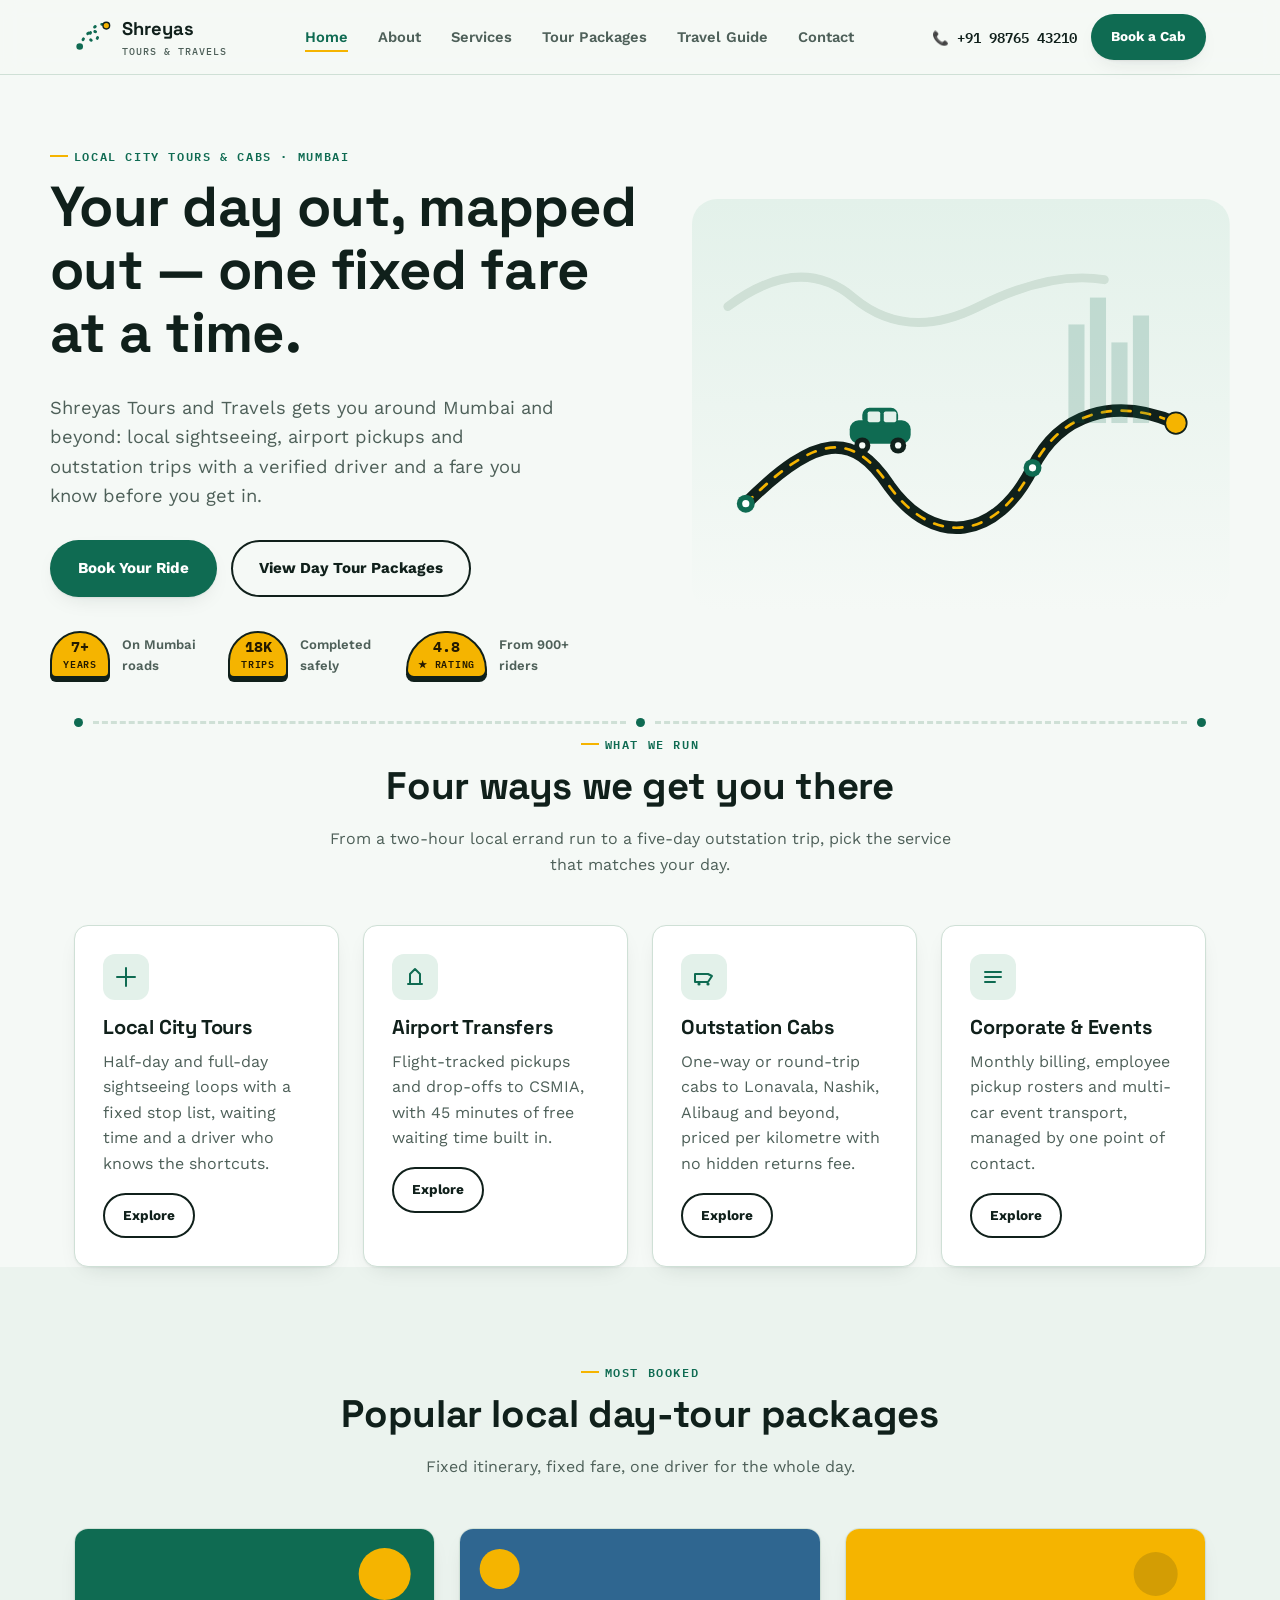
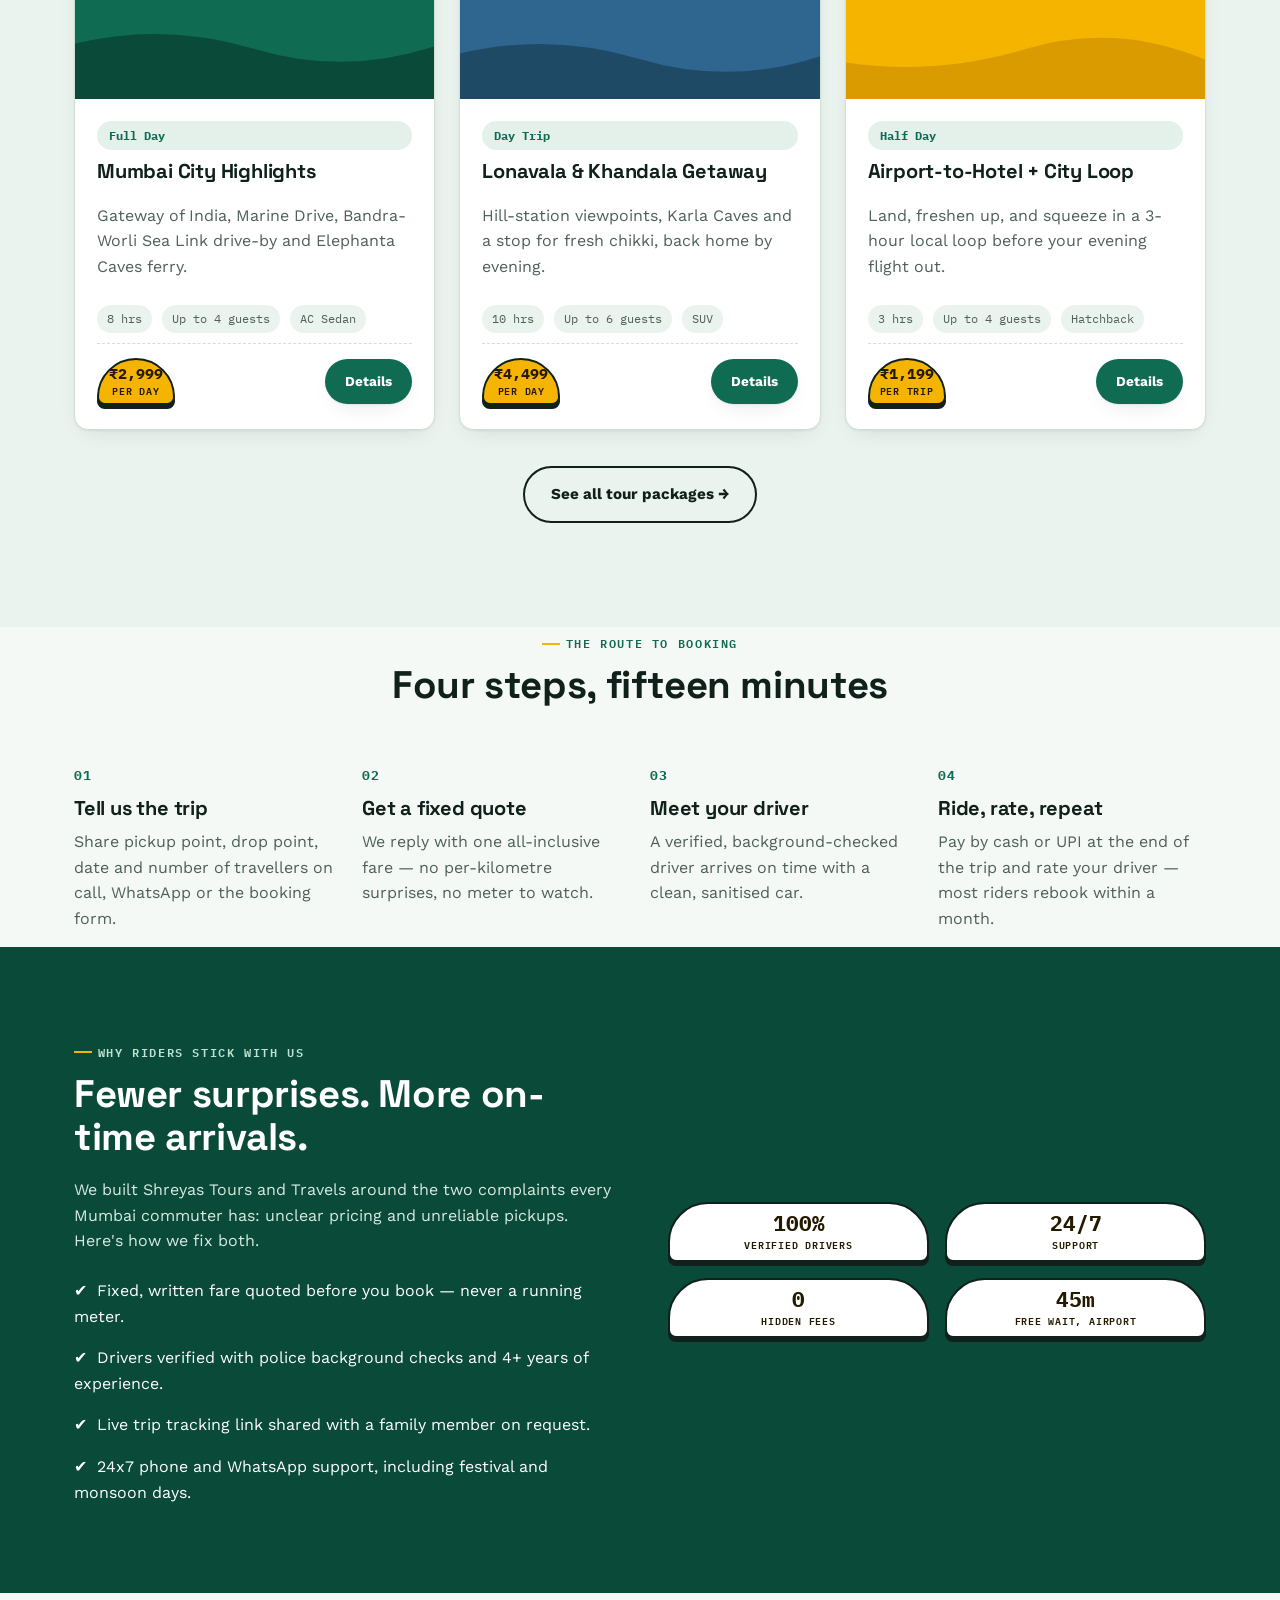
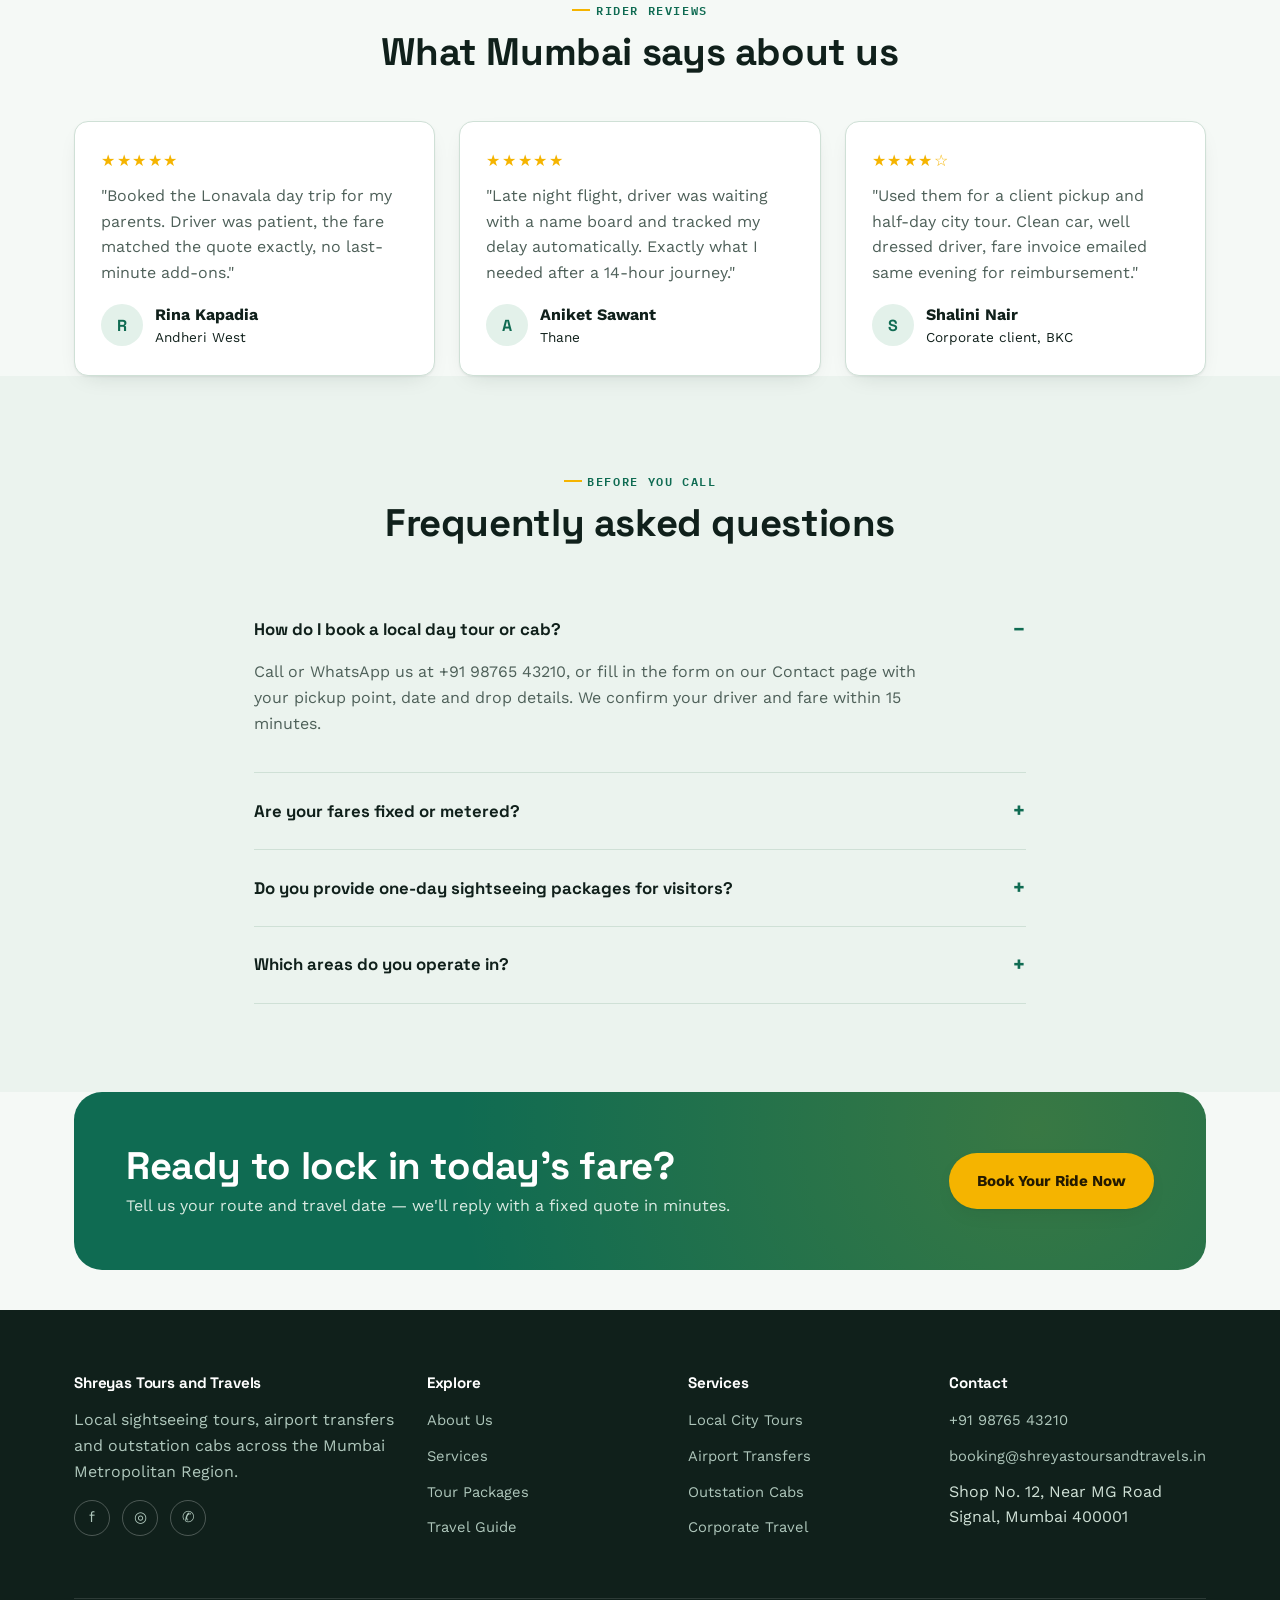
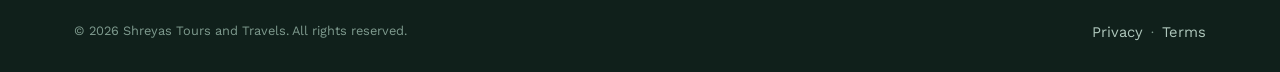
==== index.html @ e3c639b1 "Initial commit: add Shreyas Tours website" ====
<!doctype html>
<html lang="en">
<head>
<meta charset="UTF-8">
<meta name="viewport" content="width=device-width, initial-scale=1.0">
<title>Shreyas Tours &amp; Travels | Local City Day Tours &amp; Cab Booking in Mumbai</title>
<meta name="description" content="Book reliable local sightseeing tours, airport transfers and outstation cabs with Shreyas Tours & Travels, Mumbai. Verified drivers, fixed fares, 24x7 support. Reserve your ride in 2 minutes.">
<meta name="keywords" content="local tours Mumbai, city day tour package, cab booking Mumbai, airport taxi Mumbai, outstation cab service, sightseeing tour Mumbai, car rental with driver">
<link rel="canonical" href="https://www.shreyastoursandtravels.in/index.html">
<meta name="robots" content="index, follow">
<meta name="author" content="Shreyas Tours and Travels">
<meta name="theme-color" content="#0F6B52">

<!-- Open Graph -->
<meta property="og:type" content="website">
<meta property="og:site_name" content="Shreyas Tours and Travels">
<meta property="og:title" content="Shreyas Tours & Travels | Local City Day Tours & Cab Booking">
<meta property="og:description" content="Reliable local sightseeing tours, airport transfers & outstation cabs. Verified drivers, fixed fares, 24x7 support.">
<meta property="og:url" content="https://www.shreyastoursandtravels.in/">
<meta property="og:image" content="https://www.shreyastoursandtravels.in/images/og-cover.jpg">
<meta property="og:locale" content="en_IN">

<!-- Twitter -->
<meta name="twitter:card" content="summary_large_image">
<meta name="twitter:title" content="Shreyas Tours & Travels | Local City Day Tours & Cab Booking">
<meta name="twitter:description" content="Reliable local sightseeing tours, airport transfers & outstation cabs. Verified drivers, fixed fares, 24x7 support.">

<link rel="preconnect" href="https://fonts.googleapis.com">
<link rel="preconnect" href="https://fonts.gstatic.com" crossorigin>
<link href="https://fonts.googleapis.com/css2?family=Space+Grotesk:wght@500;700&family=Work+Sans:wght@400;500;600;700&family=IBM+Plex+Mono:wght@500;700&display=swap" rel="stylesheet">
<link rel="stylesheet" href="css/styles.css">

<!-- Structured data: LocalBusiness / TravelAgency -->
<script type="application/ld+json">
{
  "@context": "https://schema.org",
  "@type": "TravelAgency",
  "name": "Shreyas Tours and Travels",
  "image": "https://www.shreyastoursandtravels.in/images/og-cover.jpg",
  "url": "https://www.shreyastoursandtravels.in/",
  "telephone": "+91-98765-43210",
  "priceRange": "₹₹",
  "address": {
    "@type": "PostalAddress",
    "streetAddress": "Shop No. 12, Near MG Road Signal",
    "addressLocality": "Mumbai",
    "addressRegion": "Maharashtra",
    "postalCode": "400001",
    "addressCountry": "IN"
  },
  "areaServed": "Mumbai Metropolitan Region",
  "openingHoursSpecification": {
    "@type": "OpeningHoursSpecification",
    "dayOfWeek": ["Monday","Tuesday","Wednesday","Thursday","Friday","Saturday","Sunday"],
    "opens": "06:00",
    "closes": "23:00"
  },
  "sameAs": [
    "https://www.facebook.com/shreyastoursandtravels",
    "https://www.instagram.com/shreyastoursandtravels"
  ]
}
</script>
<script type="application/ld+json">
{
  "@context": "https://schema.org",
  "@type": "FAQPage",
  "mainEntity": [
    {
      "@type": "Question",
      "name": "How do I book a local day tour or cab with Shreyas Tours and Travels?",
      "acceptedAnswer": { "@type": "Answer", "text": "Call us, WhatsApp us, or fill the booking form on our Contact page with your pickup point, date and drop details. We confirm your driver and fare within 15 minutes." }
    },
    {
      "@type": "Question",
      "name": "Are your fares fixed or metered?",
      "acceptedAnswer": { "@type": "Answer", "text": "All local day tours and airport transfers are quoted as a fixed, all-inclusive fare before you book, so there is no meter surprise at the end of the trip." }
    },
    {
      "@type": "Question",
      "name": "Do you provide one-day sightseeing packages for visitors?",
      "acceptedAnswer": { "@type": "Answer", "text": "Yes, we run curated one-day and half-day city sightseeing packages with a fixed itinerary, waiting time and a verified local driver-guide." }
    }
  ]
}
</script>
</head>
<body>
<a class="skip-link" href="#main">Skip to content</a>

<header class="site-header">
  <nav class="nav" aria-label="Primary">
    <a href="index.html" class="brand">
      <svg class="brand-mark" viewBox="0 0 40 40" fill="none" xmlns="http://www.w3.org/2000/svg" aria-hidden="true">
        <path d="M6 30C6 30 12 14 20 14C28 14 26 24 20 24C14 24 16 12 24 8C30 5 34 8 34 8" stroke="#0F6B52" stroke-width="3" stroke-linecap="round" stroke-dasharray="1 7"/>
        <circle cx="6" cy="30" r="3.5" fill="#0F6B52"/>
        <circle cx="34" cy="8" r="3.5" fill="#F5B400" stroke="#10201B" stroke-width="1.5"/>
      </svg>
      <span>Shreyas<br><small>Tours &amp; Travels</small></span>
    </a>
    <button class="nav-toggle" aria-label="Toggle navigation menu" aria-expanded="false">
      <span></span>
    </button>
    <ul class="nav-links">
      <li><a href="index.html" aria-current="page">Home</a></li>
      <li><a href="about.html">About</a></li>
      <li><a href="services.html">Services</a></li>
      <li><a href="packages.html">Tour Packages</a></li>
      <li><a href="blog.html">Travel Guide</a></li>
      <li><a href="contact.html">Contact</a></li>
    </ul>
    <div class="nav-cta">
      <a class="nav-phone" href="tel:+919876543210">📞 +91 98765 43210</a>
      <a class="btn btn-primary btn-sm" href="contact.html">Book a Cab</a>
    </div>
  </nav>
</header>

<main id="main">

  <!-- HERO -->
  <section class="hero container">
    <div class="hero-copy">
      <span class="eyebrow">Local city tours &amp; cabs · Mumbai</span>
      <h1>Your day out, mapped out — one fixed fare at a time.</h1>
      <p class="lede">Shreyas Tours and Travels gets you around Mumbai and beyond: local sightseeing, airport pickups and outstation trips with a verified driver and a fare you know before you get in.</p>
      <div class="hero-actions">
        <a href="contact.html" class="btn btn-primary">Book Your Ride</a>
        <a href="packages.html" class="btn btn-ghost">View Day Tour Packages</a>
      </div>
      <div class="hero-stats">
        <div class="hero-stat">
          <div class="milestone milestone-sm"><span class="num">7+</span><span class="unit">Years</span></div>
          <span class="label">On Mumbai roads</span>
        </div>
        <div class="hero-stat">
          <div class="milestone milestone-sm"><span class="num">18K</span><span class="unit">Trips</span></div>
          <span class="label">Completed safely</span>
        </div>
        <div class="hero-stat">
          <div class="milestone milestone-sm"><span class="num">4.8</span><span class="unit">★ Rating</span></div>
          <span class="label">From 900+ riders</span>
        </div>
      </div>
    </div>
    <div class="hero-art" aria-hidden="true">
      <svg viewBox="0 0 600 460" xmlns="http://www.w3.org/2000/svg">
        <defs>
          <linearGradient id="skyFade" x1="0" y1="0" x2="0" y2="1">
            <stop offset="0" stop-color="#E3F1EA"/>
            <stop offset="1" stop-color="#F5F9F6"/>
          </linearGradient>
        </defs>
        <rect x="0" y="0" width="600" height="460" rx="28" fill="url(#skyFade)"/>
        <path d="M40 120 Q 120 60 180 110 T 320 120 T 460 90" stroke="#CFE0D6" stroke-width="10" fill="none" stroke-linecap="round"/>
        <path d="M60 340 C 140 260 180 260 220 320 C 270 390 340 380 380 300 C 410 240 470 220 540 250" stroke="#10201B" stroke-width="14" fill="none" stroke-linecap="round"/>
        <path d="M60 340 C 140 260 180 260 220 320 C 270 390 340 380 380 300 C 410 240 470 220 540 250" stroke="#F5B400" stroke-width="3" stroke-dasharray="10 12" fill="none" stroke-linecap="round"/>

        <!-- waypoint pins -->
        <g transform="translate(60,340)">
          <circle r="10" fill="#0F6B52"/>
          <circle r="4" fill="#fff"/>
        </g>
        <g transform="translate(380,300)">
          <circle r="10" fill="#0F6B52"/>
          <circle r="4" fill="#fff"/>
        </g>
        <g transform="translate(540,250)">
          <circle r="12" fill="#F5B400" stroke="#10201B" stroke-width="2"/>
        </g>

        <!-- simple car -->
        <g transform="translate(210,255)">
          <rect x="-34" y="-8" width="68" height="26" rx="10" fill="#0F6B52"/>
          <rect x="-20" y="-22" width="40" height="20" rx="8" fill="#0F6B52"/>
          <rect x="-14" y="-18" width="14" height="12" rx="2" fill="#E3F1EA"/>
          <rect x="4" y="-18" width="14" height="12" rx="2" fill="#E3F1EA"/>
          <circle cx="-20" cy="20" r="9" fill="#10201B"/>
          <circle cx="20" cy="20" r="9" fill="#10201B"/>
          <circle cx="-20" cy="20" r="3.5" fill="#F5F9F6"/>
          <circle cx="20" cy="20" r="3.5" fill="#F5F9F6"/>
        </g>

        <!-- distant skyline -->
        <g fill="#0F6B52" opacity="0.18">
          <rect x="420" y="140" width="18" height="110"/>
          <rect x="444" y="110" width="18" height="140"/>
          <rect x="468" y="160" width="18" height="90"/>
          <rect x="492" y="130" width="18" height="120"/>
        </g>
      </svg>
    </div>
  </section>

  <div class="container"><div class="route-divider"><span class="dot"></span><span class="dash"></span><span class="dot"></span><span class="dash"></span><span class="dot"></span></div></div>

  <!-- SERVICES -->
  <section class="container" aria-labelledby="services-heading">
    <div class="section-head">
      <span class="eyebrow">What we run</span>
      <h2 id="services-heading">Four ways we get you there</h2>
      <p>From a two-hour local errand run to a five-day outstation trip, pick the service that matches your day.</p>
    </div>
    <div class="grid grid-4">
      <article class="card service-card">
        <div class="icon" aria-hidden="true">
          <svg width="24" height="24" viewBox="0 0 24 24" fill="none"><path d="M3 12h18M12 3v18" stroke="currentColor" stroke-width="2" stroke-linecap="round"/></svg>
        </div>
        <h3>Local City Tours</h3>
        <p>Half-day and full-day sightseeing loops with a fixed stop list, waiting time and a driver who knows the shortcuts.</p>
        <a href="services.html#local-tours" class="btn-sm btn-ghost btn">Explore</a>
      </article>
      <article class="card service-card">
        <div class="icon" aria-hidden="true">
          <svg width="24" height="24" viewBox="0 0 24 24" fill="none"><path d="M5 19h14M7 19V9l5-5 5 5v10" stroke="currentColor" stroke-width="2" stroke-linecap="round" stroke-linejoin="round"/></svg>
        </div>
        <h3>Airport Transfers</h3>
        <p>Flight-tracked pickups and drop-offs to CSMIA, with 45 minutes of free waiting time built in.</p>
        <a href="services.html#airport-transfers" class="btn-sm btn-ghost btn">Explore</a>
      </article>
      <article class="card service-card">
        <div class="icon" aria-hidden="true">
          <svg width="24" height="24" viewBox="0 0 24 24" fill="none"><path d="M3 17h13l4-6-4-2H3v8Z" stroke="currentColor" stroke-width="2" stroke-linejoin="round"/><circle cx="7" cy="19" r="1.6" fill="currentColor"/><circle cx="16" cy="19" r="1.6" fill="currentColor"/></svg>
        </div>
        <h3>Outstation Cabs</h3>
        <p>One-way or round-trip cabs to Lonavala, Nashik, Alibaug and beyond, priced per kilometre with no hidden returns fee.</p>
        <a href="services.html#outstation-cabs" class="btn-sm btn-ghost btn">Explore</a>
      </article>
      <article class="card service-card">
        <div class="icon" aria-hidden="true">
          <svg width="24" height="24" viewBox="0 0 24 24" fill="none"><path d="M4 7h16M4 12h16M4 17h10" stroke="currentColor" stroke-width="2" stroke-linecap="round"/></svg>
        </div>
        <h3>Corporate &amp; Events</h3>
        <p>Monthly billing, employee pickup rosters and multi-car event transport, managed by one point of contact.</p>
        <a href="services.html#corporate" class="btn-sm btn-ghost btn">Explore</a>
      </article>
    </div>
  </section>

  <!-- POPULAR PACKAGES -->
  <section class="panel">
    <div class="container">
      <div class="section-head">
        <span class="eyebrow">Most booked</span>
        <h2>Popular local day-tour packages</h2>
        <p>Fixed itinerary, fixed fare, one driver for the whole day.</p>
      </div>
      <div class="grid grid-3">
        <article class="card package-card">
          <div class="thumb" aria-hidden="true">
            <svg viewBox="0 0 400 170" width="100%" height="170" preserveAspectRatio="xMidYMid slice">
              <rect width="400" height="170" fill="#0F6B52"/>
              <path d="M0 120 Q100 90 200 120 T400 110 V170 H0Z" fill="#0A4A38"/>
              <circle cx="330" cy="45" r="26" fill="#F5B400"/>
            </svg>
          </div>
          <div class="body">
            <span class="tag-pill">Full Day</span>
            <h3>Mumbai City Highlights</h3>
            <p>Gateway of India, Marine Drive, Bandra-Worli Sea Link drive-by and Elephanta Caves ferry.</p>
            <div class="meta"><span>8 hrs</span><span>Up to 4 guests</span><span>AC Sedan</span></div>
            <div class="price-row">
              <div class="milestone milestone-sm"><span class="num">₹2,999</span><span class="unit">per day</span></div>
              <a href="packages.html#city-highlights" class="btn btn-sm btn-primary">Details</a>
            </div>
          </div>
        </article>
        <article class="card package-card">
          <div class="thumb" aria-hidden="true">
            <svg viewBox="0 0 400 170" width="100%" height="170" preserveAspectRatio="xMidYMid slice">
              <rect width="400" height="170" fill="#2F6690"/>
              <path d="M0 130 Q100 100 200 130 T400 120 V170 H0Z" fill="#1F4A66"/>
              <circle cx="60" cy="40" r="20" fill="#F5B400"/>
            </svg>
          </div>
          <div class="body">
            <span class="tag-pill">Day Trip</span>
            <h3>Lonavala &amp; Khandala Getaway</h3>
            <p>Hill-station viewpoints, Karla Caves and a stop for fresh chikki, back home by evening.</p>
            <div class="meta"><span>10 hrs</span><span>Up to 6 guests</span><span>SUV</span></div>
            <div class="price-row">
              <div class="milestone milestone-sm"><span class="num">₹4,499</span><span class="unit">per day</span></div>
              <a href="packages.html#lonavala" class="btn btn-sm btn-primary">Details</a>
            </div>
          </div>
        </article>
        <article class="card package-card">
          <div class="thumb" aria-hidden="true">
            <svg viewBox="0 0 400 170" width="100%" height="170" preserveAspectRatio="xMidYMid slice">
              <rect width="400" height="170" fill="#F5B400"/>
              <path d="M0 130 Q100 150 200 120 T400 140 V170 H0Z" fill="#D99B00"/>
              <circle cx="330" cy="45" r="22" fill="#10201B" opacity="0.15"/>
            </svg>
          </div>
          <div class="body">
            <span class="tag-pill">Half Day</span>
            <h3>Airport-to-Hotel + City Loop</h3>
            <p>Land, freshen up, and squeeze in a 3-hour local loop before your evening flight out.</p>
            <div class="meta"><span>3 hrs</span><span>Up to 4 guests</span><span>Hatchback</span></div>
            <div class="price-row">
              <div class="milestone milestone-sm"><span class="num">₹1,199</span><span class="unit">per trip</span></div>
              <a href="packages.html#airport-loop" class="btn btn-sm btn-primary">Details</a>
            </div>
          </div>
        </article>
      </div>
      <p class="text-center" style="margin-top:36px;"><a href="packages.html" class="btn btn-ghost">See all tour packages →</a></p>
    </div>
  </section>

  <!-- HOW IT WORKS -->
  <section class="container" aria-labelledby="how-heading">
    <div class="section-head">
      <span class="eyebrow">The route to booking</span>
      <h2 id="how-heading">Four steps, fifteen minutes</h2>
    </div>
    <div class="steps">
      <div class="step">
        <h3>Tell us the trip</h3>
        <p>Share pickup point, drop point, date and number of travellers on call, WhatsApp or the booking form.</p>
      </div>
      <div class="step">
        <h3>Get a fixed quote</h3>
        <p>We reply with one all-inclusive fare — no per-kilometre surprises, no meter to watch.</p>
      </div>
      <div class="step">
        <h3>Meet your driver</h3>
        <p>A verified, background-checked driver arrives on time with a clean, sanitised car.</p>
      </div>
      <div class="step">
        <h3>Ride, rate, repeat</h3>
        <p>Pay by cash or UPI at the end of the trip and rate your driver — most riders rebook within a month.</p>
      </div>
    </div>
  </section>

  <!-- WHY CHOOSE US -->
  <section class="panel-dark">
    <div class="container two-col">
      <div>
        <span class="eyebrow" style="color:#BFE3D2;">Why riders stick with us</span>
        <h2>Fewer surprises. More on-time arrivals.</h2>
        <p>We built Shreyas Tours and Travels around the two complaints every Mumbai commuter has: unclear pricing and unreliable pickups. Here's how we fix both.</p>
        <ul style="display:grid;gap:16px;margin-top:24px;">
          <li>✔ &nbsp;Fixed, written fare quoted before you book — never a running meter.</li>
          <li>✔ &nbsp;Drivers verified with police background checks and 4+ years of experience.</li>
          <li>✔ &nbsp;Live trip tracking link shared with a family member on request.</li>
          <li>✔ &nbsp;24x7 phone and WhatsApp support, including festival and monsoon days.</li>
        </ul>
      </div>
      <div class="grid grid-2" style="gap:16px;">
        <div class="milestone" style="background:#fff;"><span class="num">100%</span><span class="unit">Verified Drivers</span></div>
        <div class="milestone" style="background:#fff;"><span class="num">24/7</span><span class="unit">Support</span></div>
        <div class="milestone" style="background:#fff;"><span class="num">0</span><span class="unit">Hidden Fees</span></div>
        <div class="milestone" style="background:#fff;"><span class="num">45m</span><span class="unit">Free Wait, Airport</span></div>
      </div>
    </div>
  </section>

  <!-- TESTIMONIALS -->
  <section class="container" aria-labelledby="reviews-heading">
    <div class="section-head">
      <span class="eyebrow">Rider reviews</span>
      <h2 id="reviews-heading">What Mumbai says about us</h2>
    </div>
    <div class="grid grid-3">
      <div class="testimonial">
        <div class="stars">★★★★★</div>
        <p>"Booked the Lonavala day trip for my parents. Driver was patient, the fare matched the quote exactly, no last-minute add-ons."</p>
        <div class="who"><div class="avatar">R</div><div><strong>Rina Kapadia</strong><div class="small">Andheri West</div></div></div>
      </div>
      <div class="testimonial">
        <div class="stars">★★★★★</div>
        <p>"Late night flight, driver was waiting with a name board and tracked my delay automatically. Exactly what I needed after a 14-hour journey."</p>
        <div class="who"><div class="avatar">A</div><div><strong>Aniket Sawant</strong><div class="small">Thane</div></div></div>
      </div>
      <div class="testimonial">
        <div class="stars">★★★★☆</div>
        <p>"Used them for a client pickup and half-day city tour. Clean car, well dressed driver, fare invoice emailed same evening for reimbursement."</p>
        <div class="who"><div class="avatar">S</div><div><strong>Shalini Nair</strong><div class="small">Corporate client, BKC</div></div></div>
      </div>
    </div>
  </section>

  <!-- FAQ -->
  <section class="panel">
    <div class="container" style="max-width:820px;">
      <div class="section-head">
        <span class="eyebrow">Before you call</span>
        <h2>Frequently asked questions</h2>
      </div>
      <details class="faq-item" open>
        <summary>How do I book a local day tour or cab?</summary>
        <p>Call or WhatsApp us at +91 98765 43210, or fill in the form on our <a href="contact.html">Contact page</a> with your pickup point, date and drop details. We confirm your driver and fare within 15 minutes.</p>
      </details>
      <details class="faq-item">
        <summary>Are your fares fixed or metered?</summary>
        <p>Every local day tour, airport transfer and outstation trip is quoted as one fixed, all-inclusive fare before you confirm — so there's no meter running and no end-of-trip surprise.</p>
      </details>
      <details class="faq-item">
        <summary>Do you provide one-day sightseeing packages for visitors?</summary>
        <p>Yes. Our <a href="packages.html">tour packages</a> page lists curated half-day and full-day itineraries, each with a fixed stop list, waiting time and a driver familiar with the route.</p>
      </details>
      <details class="faq-item">
        <summary>Which areas do you operate in?</summary>
        <p>We're based in Mumbai and cover the full Mumbai Metropolitan Region, plus outstation routes to Lonavala, Nashik, Alibaug, Mahabaleshwar and Goa.</p>
      </details>
    </div>
  </section>

  <!-- CTA -->
  <section class="container">
    <div class="cta-banner">
      <div>
        <h2>Ready to lock in today's fare?</h2>
        <p>Tell us your route and travel date — we'll reply with a fixed quote in minutes.</p>
      </div>
      <a href="contact.html" class="btn btn-accent">Book Your Ride Now</a>
    </div>
  </section>

</main>

<footer class="site-footer">
  <div class="container">
    <div class="footer-grid">
      <div>
        <h4>Shreyas Tours and Travels</h4>
        <p style="color:#AFC7BC;max-width:32ch;">Local sightseeing tours, airport transfers and outstation cabs across the Mumbai Metropolitan Region.</p>
        <div class="social-row" aria-label="Social media links">
          <a href="https://www.facebook.com/shreyastoursandtravels" aria-label="Facebook">f</a>
          <a href="https://www.instagram.com/shreyastoursandtravels" aria-label="Instagram">◎</a>
          <a href="https://wa.me/919876543210" aria-label="WhatsApp">✆</a>
        </div>
      </div>
      <div>
        <h4>Explore</h4>
        <ul>
          <li><a href="about.html">About Us</a></li>
          <li><a href="services.html">Services</a></li>
          <li><a href="packages.html">Tour Packages</a></li>
          <li><a href="blog.html">Travel Guide</a></li>
        </ul>
      </div>
      <div>
        <h4>Services</h4>
        <ul>
          <li><a href="services.html#local-tours">Local City Tours</a></li>
          <li><a href="services.html#airport-transfers">Airport Transfers</a></li>
          <li><a href="services.html#outstation-cabs">Outstation Cabs</a></li>
          <li><a href="services.html#corporate">Corporate Travel</a></li>
        </ul>
      </div>
      <div>
        <h4>Contact</h4>
        <ul>
          <li><a href="tel:+919876543210">+91 98765 43210</a></li>
          <li><a href="mailto:booking@shreyastoursandtravels.in">booking@shreyastoursandtravels.in</a></li>
          <li>Shop No. 12, Near MG Road Signal, Mumbai 400001</li>
        </ul>
      </div>
    </div>
    <div class="footer-bottom">
      <span>© <span class="js-year"></span> Shreyas Tours and Travels. All rights reserved.</span>
      <span><a href="contact.html">Privacy</a> &nbsp;·&nbsp; <a href="contact.html">Terms</a></span>
    </div>
  </div>
</footer>

<script src="js/main.js"></script>
</body>
</html>
---- css/styles.css ----
/* =========================================================
   SHREYAS TOURS & TRAVELS — Design System
   Concept: "The Route" — local city day-tours & cab travel.
   Signature motif: the Indian highway kilometre-stone (milestone)
   reimagined as a UI badge for prices, ratings & stats, plus a
   hand-drawn dashed "route line" used as a structural divider —
   because a route (waypoint 1 -> 2 -> 3) is a real sequence,
   unlike arbitrary numbered markers.
   ========================================================= */

:root{
  /* ---- Color tokens ---- */
  --bg:            #F5F9F6;   /* cool paper, not cream */
  --bg-alt:        #EBF3EE;   /* soft mint panel */
  --surface:       #FFFFFF;
  --ink:           #10201B;   /* near-black, green-cast */
  --ink-soft:      #4E6059;
  --ink-faint:     #8497905c;
  --line:          #CFE0D6;
  --primary:       #0F6B52;   /* deep signal-green */
  --primary-dark:  #0A4A38;
  --primary-tint:  #E3F1EA;
  --accent:        #F5B400;   /* milestone yellow */
  --accent-ink:    #241A00;
  --sky:           #2F6690;   /* route-line blue, used sparingly */
  --danger:        #B3411F;

  /* ---- Type ---- */
  --font-display: "Space Grotesk", "Arial Narrow", sans-serif;
  --font-body:    "Work Sans", "Segoe UI", sans-serif;
  --font-mono:    "IBM Plex Mono", "Courier New", monospace;

  /* ---- Scale ---- */
  --radius-s: 6px;
  --radius-m: 14px;
  --radius-l: 28px;
  --shadow-card: 0 1px 2px rgba(16,32,27,.06), 0 8px 24px -12px rgba(16,32,27,.18);
  --shadow-pop:  0 2px 4px rgba(16,32,27,.10), 0 16px 32px -16px rgba(16,32,27,.28);
  --maxw: 1180px;
}

*,*::before,*::after{ box-sizing:border-box; }
html{ scroll-behavior:smooth; }
body{
  margin:0;
  background:var(--bg);
  color:var(--ink);
  font-family:var(--font-body);
  font-size:16px;
  line-height:1.6;
  -webkit-font-smoothing:antialiased;
}
img{ max-width:100%; display:block; }
a{ color:inherit; text-decoration:none; }
ul{ margin:0; padding:0; list-style:none; }
h1,h2,h3,h4{
  font-family:var(--font-display);
  line-height:1.12;
  letter-spacing:-0.01em;
  margin:0 0 .5em;
  color:var(--ink);
}
h1{ font-size:clamp(2.2rem,4.4vw,3.6rem); font-weight:700; }
h2{ font-size:clamp(1.6rem,3vw,2.4rem); font-weight:700; }
h3{ font-size:1.25rem; font-weight:700; }
p{ margin:0 0 1em; color:var(--ink-soft); }
.eyebrow{
  display:inline-flex; align-items:center; gap:.5em;
  font-family:var(--font-mono); font-size:.72rem; letter-spacing:.14em;
  text-transform:uppercase; color:var(--primary); font-weight:600;
  margin-bottom:.9em;
}
.eyebrow::before{
  content:""; width:18px; height:2px; background:var(--accent); display:inline-block;
}

:focus-visible{ outline:3px solid var(--sky); outline-offset:2px; }

.container{ max-width:var(--maxw); margin:0 auto; padding:0 24px; }
section{ padding:88px 0; }
@media (max-width:720px){ section{ padding:56px 0; } }

/* =========================================================
   HEADER / NAV
   ========================================================= */
.site-header{
  position:sticky; top:0; z-index:50;
  background:rgba(245,249,246,.9);
  backdrop-filter:blur(10px);
  border-bottom:1px solid var(--line);
}
.nav{
  max-width:var(--maxw); margin:0 auto; padding:14px 24px;
  display:flex; align-items:center; justify-content:space-between; gap:24px;
}
.brand{ display:flex; align-items:center; gap:10px; font-family:var(--font-display); font-weight:700; font-size:1.15rem; }
.brand-mark{ width:38px; height:38px; flex-shrink:0; }
.brand small{ display:block; font-family:var(--font-mono); font-size:.62rem; letter-spacing:.1em; color:var(--ink-soft); font-weight:500; text-transform:uppercase; }

.nav-links{ display:flex; align-items:center; gap:30px; }
.nav-links a{
  font-size:.92rem; font-weight:600; color:var(--ink-soft); position:relative; padding:6px 0;
}
.nav-links a:hover, .nav-links a[aria-current="page"]{ color:var(--primary); }
.nav-links a[aria-current="page"]::after{
  content:""; position:absolute; left:0; right:0; bottom:0; height:2px; background:var(--accent);
}
.nav-cta{ display:flex; align-items:center; gap:14px; }
.nav-phone{ display:flex; align-items:center; gap:6px; font-family:var(--font-mono); font-size:.85rem; font-weight:600; color:var(--ink); white-space:nowrap; }

.nav-toggle{
  display:none; background:none; border:2px solid var(--ink); border-radius:8px; width:42px; height:38px;
  cursor:pointer; align-items:center; justify-content:center;
}
.nav-toggle span, .nav-toggle span::before, .nav-toggle span::after{
  content:""; display:block; width:18px; height:2px; background:var(--ink); position:relative;
}
.nav-toggle span::before{ position:absolute; top:-6px; }
.nav-toggle span::after{ position:absolute; top:6px; }

@media (max-width:900px){
  .nav-links{
    position:absolute; top:100%; left:0; right:0; background:var(--surface);
    flex-direction:column; align-items:stretch; padding:10px 24px 20px; gap:4px;
    border-bottom:1px solid var(--line); box-shadow:var(--shadow-card);
    display:none;
  }
  .nav-links.open{ display:flex; }
  .nav-links a{ padding:12px 4px; border-bottom:1px solid var(--bg-alt); }
  .nav-phone{ display:none; }
  .nav-toggle{ display:flex; }
}

/* =========================================================
   BUTTONS
   ========================================================= */
.btn{
  display:inline-flex; align-items:center; justify-content:center; gap:8px;
  font-family:var(--font-body); font-weight:700; font-size:.95rem;
  padding:14px 26px; border-radius:100px; border:2px solid transparent;
  cursor:pointer; transition:transform .15s ease, box-shadow .15s ease, background .15s ease;
  white-space:nowrap;
}
.btn:hover{ transform:translateY(-2px); }
.btn-primary{ background:var(--primary); color:#fff; box-shadow:var(--shadow-card); }
.btn-primary:hover{ background:var(--primary-dark); }
.btn-accent{ background:var(--accent); color:var(--accent-ink); box-shadow:var(--shadow-card); }
.btn-ghost{ background:transparent; border-color:var(--ink); color:var(--ink); }
.btn-ghost:hover{ background:var(--ink); color:#fff; }
.btn-block{ width:100%; }
.btn-sm{ padding:10px 18px; font-size:.85rem; }

/* =========================================================
   MILESTONE BADGE — signature component
   Shaped like an Indian highway km-stone: arched top, flat base,
   yellow face, thick dark rule, monospace numerals.
   ========================================================= */
.milestone{
  display:inline-flex; flex-direction:column; align-items:center; justify-content:center;
  min-width:84px; padding:10px 14px 8px;
  background:var(--accent); color:var(--accent-ink);
  border:2px solid var(--ink);
  border-radius:40px 40px 8px 8px;
  box-shadow:0 4px 0 var(--ink);
  font-family:var(--font-mono);
  text-align:center;
}
.milestone .num{ font-size:1.3rem; font-weight:700; line-height:1; }
.milestone .unit{ font-size:.6rem; letter-spacing:.08em; text-transform:uppercase; margin-top:2px; font-weight:600; }
.milestone.milestone-sm{ min-width:60px; padding:6px 10px 5px; }
.milestone.milestone-sm .num{ font-size:.95rem; }

/* =========================================================
   ROUTE DIVIDER — dashed road line with waypoint dots
   ========================================================= */
.route-divider{
  display:flex; align-items:center; gap:10px; margin:0 auto; padding:0;
  width:100%;
}
.route-divider .dot{ width:9px; height:9px; border-radius:50%; background:var(--primary); flex:none; }
.route-divider .dash{
  flex:1; height:0; border-top:3px dashed var(--line);
}
.route-divider.on-dark .dash{ border-top-color:rgba(255,255,255,.25); }
.route-divider.on-dark .dot{ background:var(--accent); }

/* =========================================================
   HERO
   ========================================================= */
.hero{
  padding:64px 0 40px;
  display:grid; grid-template-columns:1.05fr .95fr; gap:48px; align-items:center;
}
@media (max-width:960px){ .hero{ grid-template-columns:1fr; padding:36px 0 16px; } }
.hero-copy p.lede{ font-size:1.15rem; max-width:46ch; }
.hero-stats{ display:flex; gap:18px; margin-top:34px; flex-wrap:wrap; }
.hero-stat{ display:flex; align-items:center; gap:12px; }
.hero-stat .label{ font-size:.82rem; color:var(--ink-soft); max-width:11ch; font-weight:600; }
.hero-actions{ display:flex; gap:14px; flex-wrap:wrap; margin-top:30px; }
.hero-art{ position:relative; }
.hero-art svg{ width:100%; height:auto; }

/* =========================================================
   CARDS
   ========================================================= */
.grid{ display:grid; gap:24px; }
.grid-2{ grid-template-columns:repeat(2,1fr); }
.grid-3{ grid-template-columns:repeat(3,1fr); }
.grid-4{ grid-template-columns:repeat(4,1fr); }
@media (max-width:960px){ .grid-3, .grid-4{ grid-template-columns:repeat(2,1fr); } }
@media (max-width:640px){ .grid-2, .grid-3, .grid-4{ grid-template-columns:1fr; } }

.card{
  background:var(--surface); border:1px solid var(--line); border-radius:var(--radius-m);
  padding:28px; box-shadow:var(--shadow-card); transition:transform .18s ease, box-shadow .18s ease;
}
.card:hover{ transform:translateY(-4px); box-shadow:var(--shadow-pop); }
.card .icon{ width:46px; height:46px; margin-bottom:16px; }

.service-card .icon{
  display:flex; align-items:center; justify-content:center;
  background:var(--primary-tint); border-radius:12px; color:var(--primary);
}

/* Package / tour card */
.package-card{ display:flex; flex-direction:column; overflow:hidden; padding:0; }
.package-card .thumb{ height:170px; width:100%; }
.package-card .body{ padding:22px 22px 24px; display:flex; flex-direction:column; gap:10px; flex:1; }
.package-card .meta{ display:flex; gap:10px; flex-wrap:wrap; font-family:var(--font-mono); font-size:.76rem; color:var(--ink-soft); }
.package-card .meta span{ background:var(--bg-alt); padding:4px 10px; border-radius:100px; }
.package-card .price-row{ display:flex; align-items:center; justify-content:space-between; margin-top:auto; padding-top:14px; border-top:1px dashed var(--line); }

/* Testimonial */
.testimonial{ background:var(--surface); border:1px solid var(--line); border-radius:var(--radius-m); padding:26px; box-shadow:var(--shadow-card); }
.testimonial .stars{ color:var(--accent); font-family:var(--font-mono); letter-spacing:.1em; margin-bottom:10px; }
.testimonial .who{ display:flex; align-items:center; gap:12px; margin-top:16px; }
.avatar{ width:42px; height:42px; border-radius:50%; background:var(--primary-tint); display:flex; align-items:center; justify-content:center; color:var(--primary); font-family:var(--font-display); font-weight:700; }

/* Steps / process (real sequence -> numbering is justified) */
.steps{ counter-reset:step; display:grid; grid-template-columns:repeat(4,1fr); gap:20px; }
@media (max-width:900px){ .steps{ grid-template-columns:repeat(2,1fr); } }
@media (max-width:520px){ .steps{ grid-template-columns:1fr; } }
.step{ position:relative; padding-top:8px; }
.step::before{
  counter-increment:step; content:counter(step,decimal-leading-zero);
  font-family:var(--font-mono); font-weight:700; font-size:.8rem; color:var(--primary);
  display:inline-block; margin-bottom:10px; letter-spacing:.05em;
}

/* Panels / alt background sections */
.panel{ background:var(--bg-alt); }
.panel-dark{ background:var(--primary-dark); color:#fff; }
.panel-dark h2, .panel-dark h3{ color:#fff; }
.panel-dark p{ color:#D9EAE1; }

/* FAQ */
.faq-item{ border-bottom:1px solid var(--line); padding:20px 0; }
.faq-item summary{ cursor:pointer; font-weight:700; font-family:var(--font-display); font-size:1.05rem; list-style:none; display:flex; justify-content:space-between; align-items:center; gap:16px; }
.faq-item summary::-webkit-details-marker{ display:none; }
.faq-item summary::after{ content:"+"; font-size:1.4rem; color:var(--primary); flex:none; transition:transform .2s ease; }
.faq-item[open] summary::after{ content:"\2212"; }
.faq-item p{ margin-top:12px; max-width:70ch; }

/* Forms */
.form-grid{ display:grid; grid-template-columns:1fr 1fr; gap:18px; }
@media (max-width:640px){ .form-grid{ grid-template-columns:1fr; } }
.field{ display:flex; flex-direction:column; gap:6px; }
.field.full{ grid-column:1 / -1; }
.field label{ font-size:.82rem; font-weight:700; color:var(--ink); }
.field input, .field select, .field textarea{
  font-family:var(--font-body); font-size:.95rem; padding:13px 14px; border-radius:var(--radius-s);
  border:1.5px solid var(--line); background:var(--surface); color:var(--ink);
}
.field input:focus, .field select:focus, .field textarea:focus{ border-color:var(--primary); outline:none; }
.field textarea{ resize:vertical; min-height:110px; }
.form-card{ background:var(--surface); border:1px solid var(--line); border-radius:var(--radius-m); padding:32px; box-shadow:var(--shadow-card); }
.form-note{ font-size:.8rem; color:var(--ink-soft); margin-top:10px; }

/* Breadcrumb */
.breadcrumb{ font-size:.82rem; color:var(--ink-soft); padding:18px 0 0; }
.breadcrumb a{ color:var(--primary); font-weight:600; }
.breadcrumb span{ margin:0 6px; }

/* CTA banner */
.cta-banner{
  background:var(--primary); color:#fff; border-radius:var(--radius-l);
  padding:52px; display:flex; align-items:center; justify-content:space-between; gap:24px; flex-wrap:wrap;
  background-image:radial-gradient(circle at 85% 20%, rgba(245,180,0,.18), transparent 60%);
}
.cta-banner h2{ color:#fff; margin-bottom:6px; }
.cta-banner p{ color:#D9EAE1; margin:0; }

/* Footer */
.site-footer{ background:var(--ink); color:#CFE0D6; padding:64px 0 28px; margin-top:40px; }
.site-footer h4{ color:#fff; font-size:.95rem; margin-bottom:16px; }
.site-footer a{ color:#AFC7BC; font-size:.92rem; }
.site-footer a:hover{ color:#fff; }
.footer-grid{ display:grid; grid-template-columns:1.4fr 1fr 1fr 1fr; gap:32px; }
@media (max-width:800px){ .footer-grid{ grid-template-columns:1fr 1fr; } }
.footer-grid li{ margin-bottom:10px; }
.footer-bottom{ border-top:1px solid rgba(255,255,255,.12); margin-top:48px; padding-top:22px; display:flex; justify-content:space-between; flex-wrap:wrap; gap:10px; font-size:.8rem; color:#7E9A8E; }
.social-row{ display:flex; gap:12px; margin-top:14px; }
.social-row a{ width:36px; height:36px; border-radius:50%; border:1px solid rgba(255,255,255,.25); display:flex; align-items:center; justify-content:center; }

/* Blog */
.post-card .tag{ font-family:var(--font-mono); font-size:.7rem; text-transform:uppercase; letter-spacing:.08em; color:var(--primary); font-weight:700; }
article.post{ max-width:72ch; margin:0 auto; }
article.post h2{ margin-top:1.4em; }
article.post ul{ list-style:disc; padding-left:1.4em; margin-bottom:1em; }
article.post ul li{ margin-bottom:.4em; color:var(--ink-soft); }

/* Utility */
.text-center{ text-align:center; }
.mx-auto{ margin-left:auto; margin-right:auto; }
.mt-0{ margin-top:0; }
.mb-0{ margin-bottom:0; }
.small{ font-size:.85rem; }
.tag-pill{ display:inline-block; background:var(--primary-tint); color:var(--primary); font-weight:700; font-size:.76rem; padding:5px 12px; border-radius:100px; font-family:var(--font-mono); }
.section-head{ max-width:640px; margin:0 auto 48px; text-align:center; }
.section-head.left{ text-align:left; margin:0 0 40px; }
.two-col{ display:grid; grid-template-columns:1fr 1fr; gap:56px; align-items:center; }
@media (max-width:900px){ .two-col{ grid-template-columns:1fr; gap:32px; } }
.skip-link{ position:absolute; left:-999px; top:0; background:var(--ink); color:#fff; padding:10px 16px; z-index:100; }
.skip-link:focus{ left:12px; top:12px; }
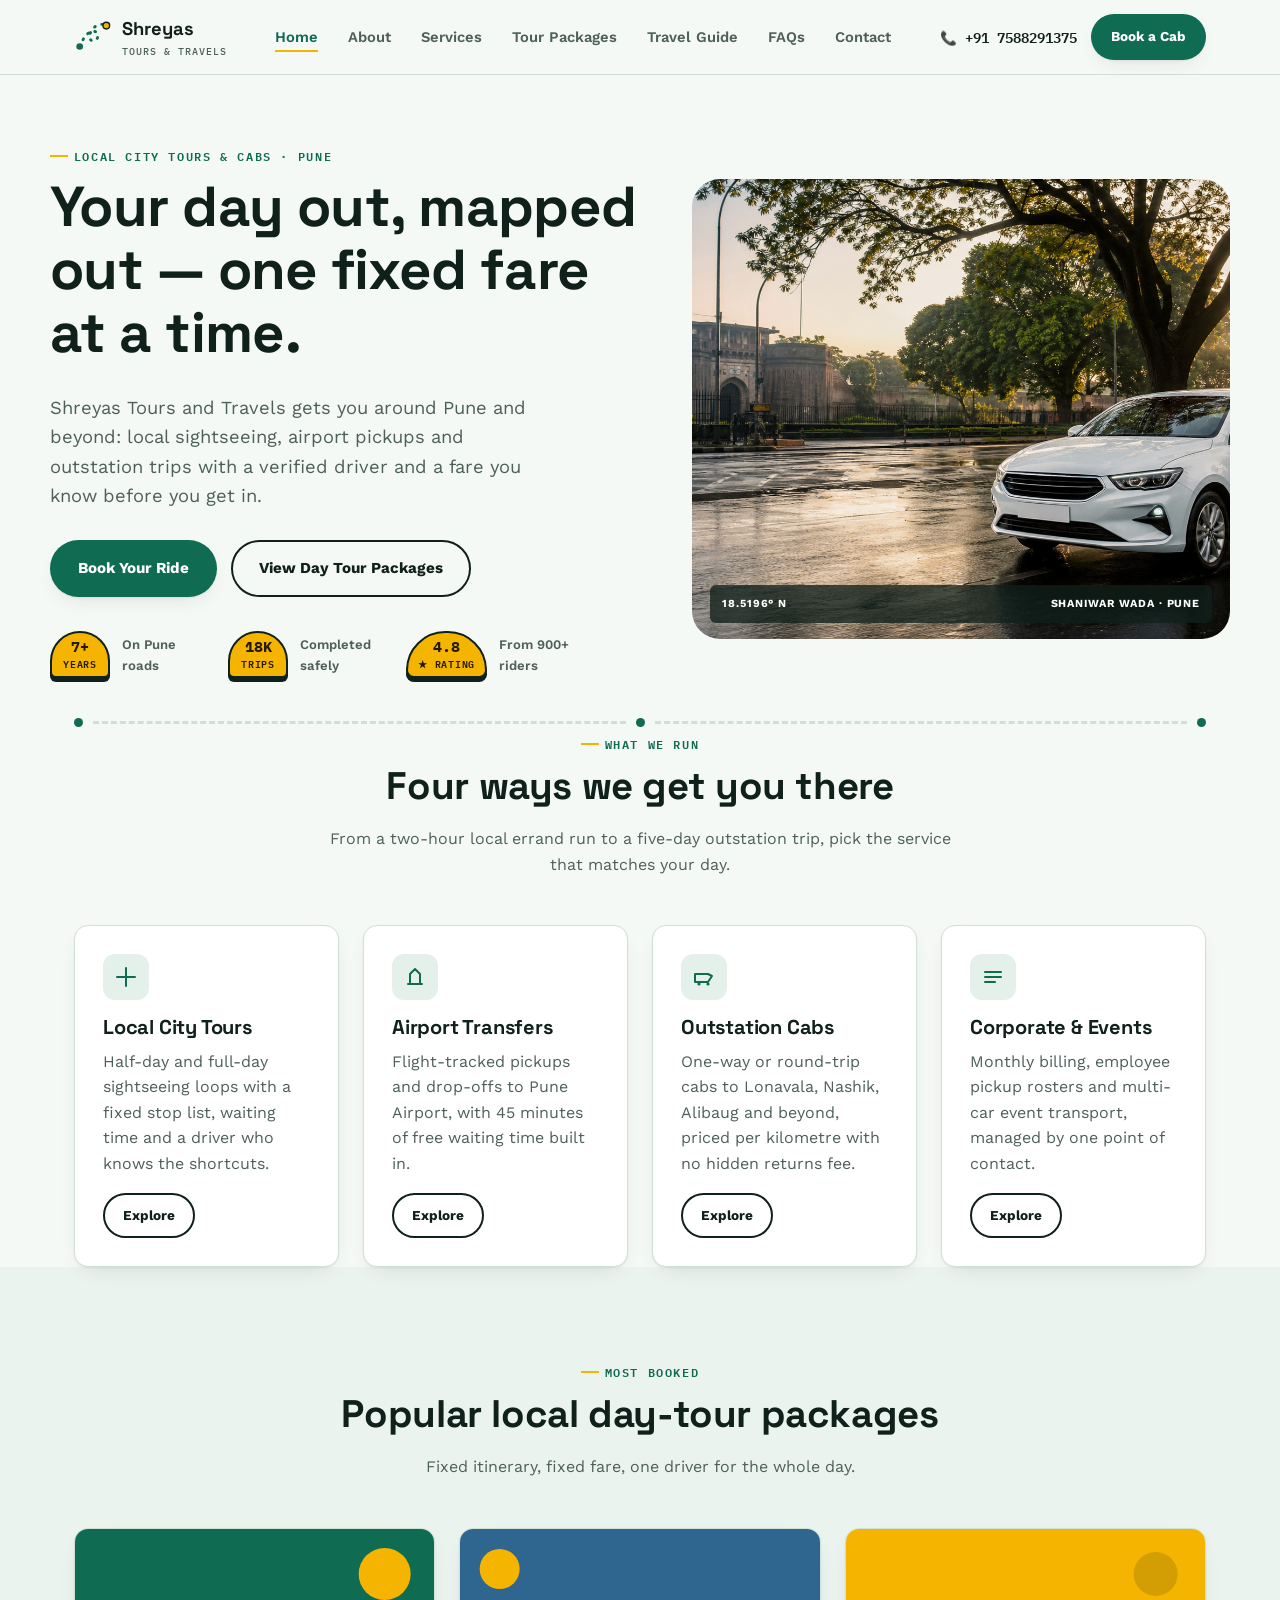
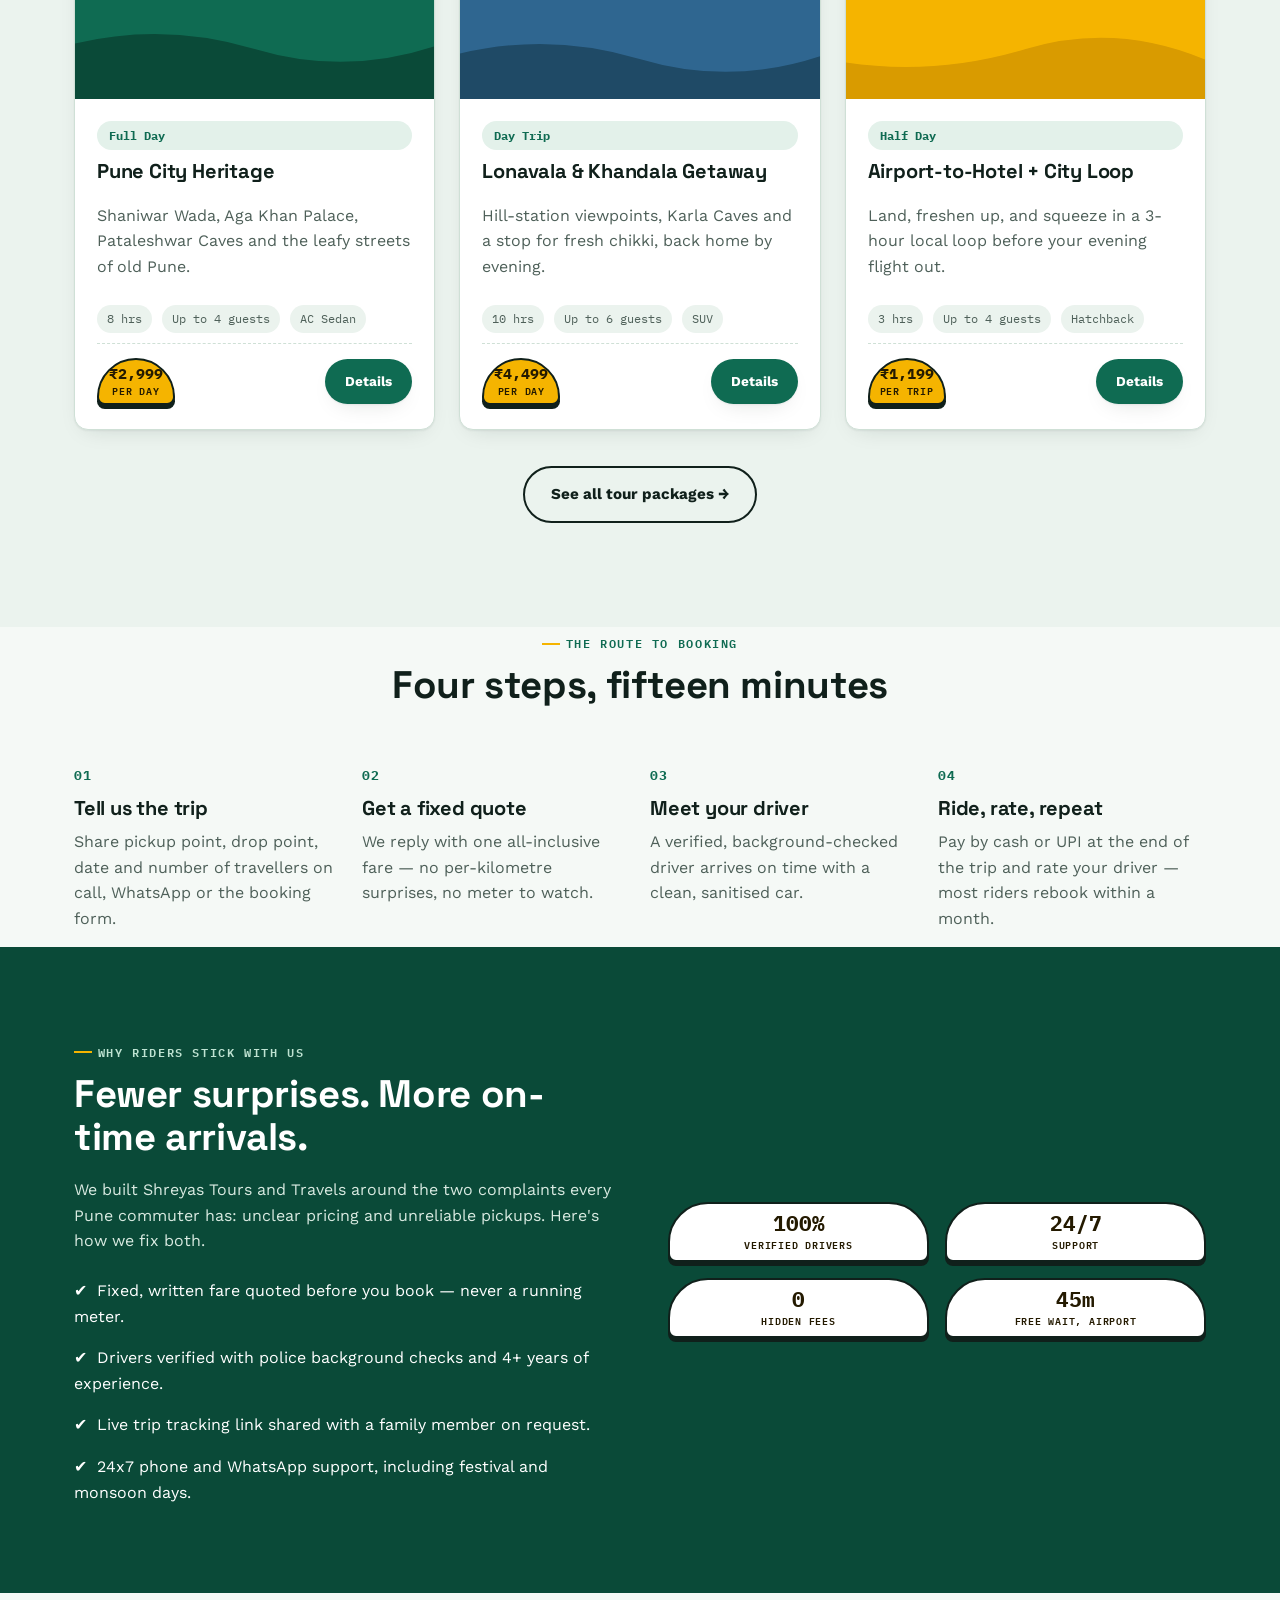
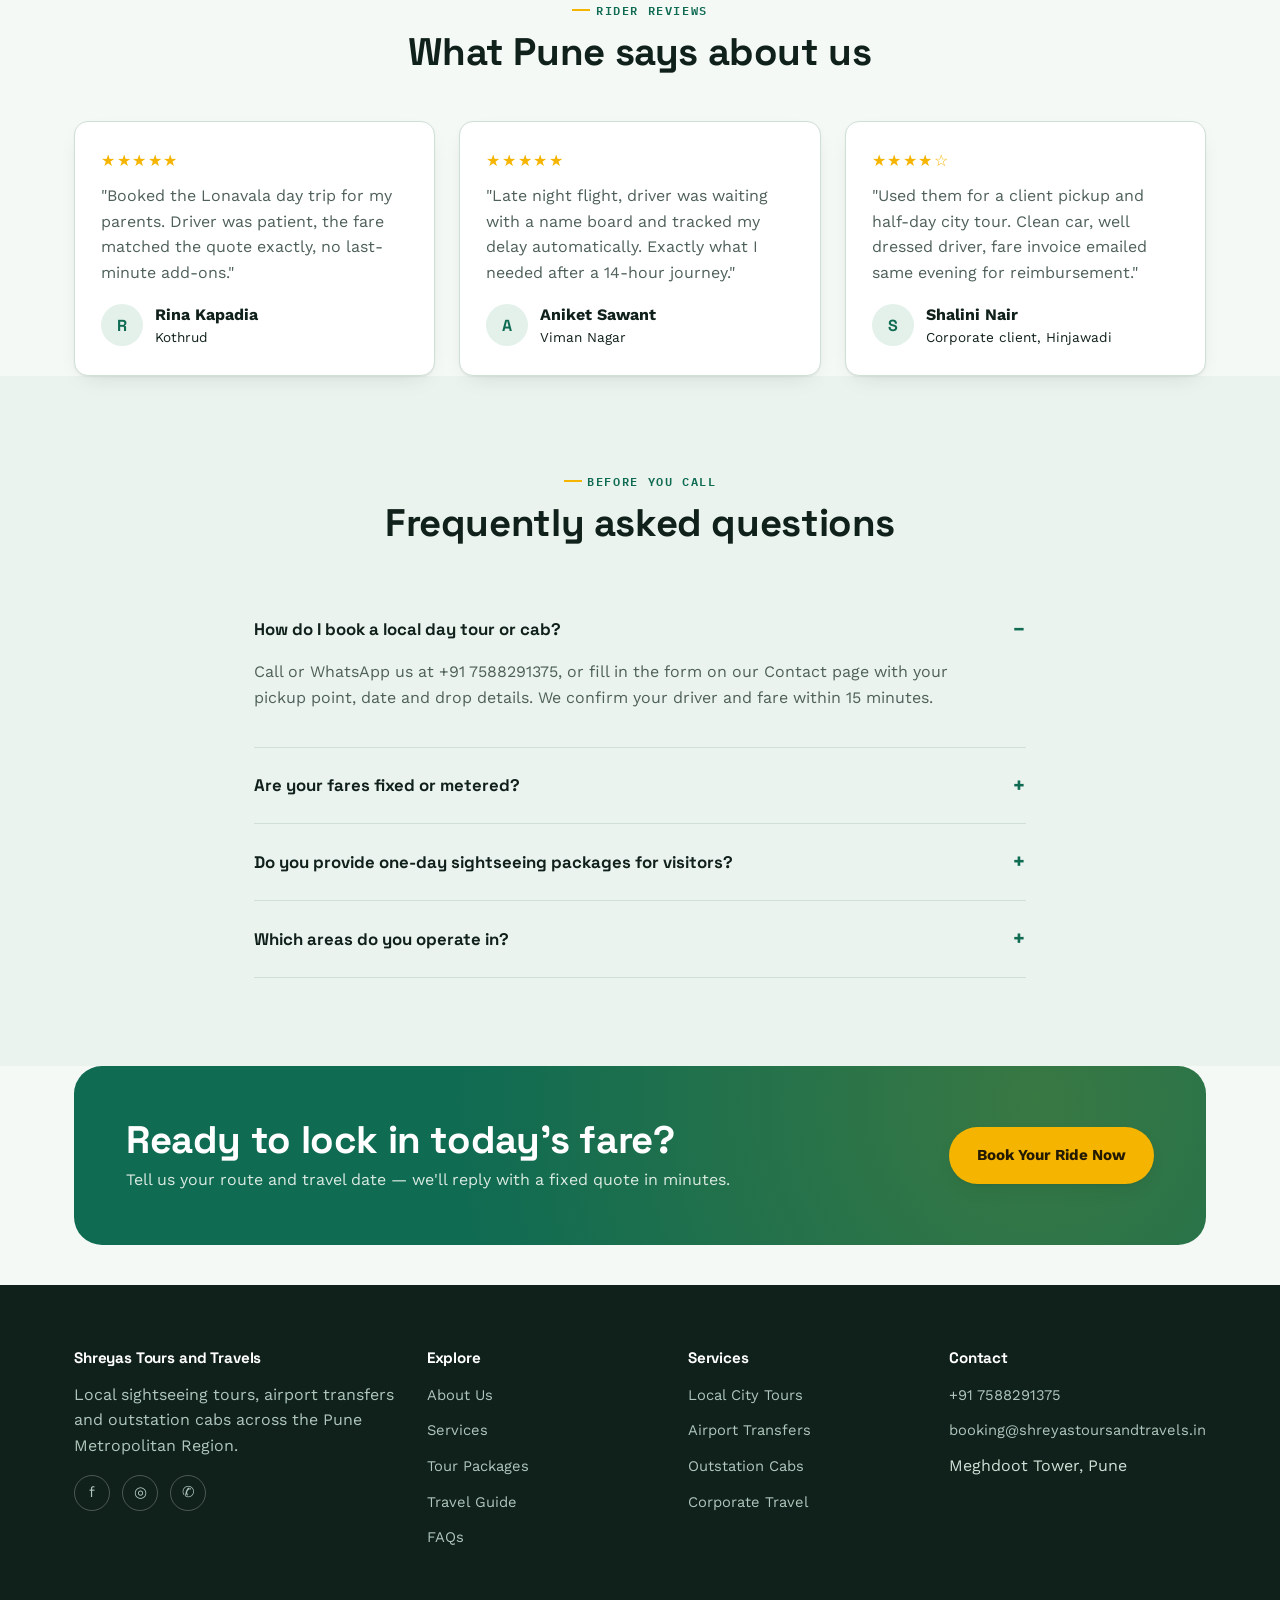
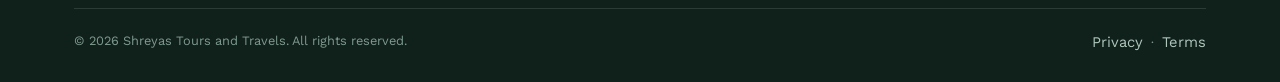
==== commit b25adb5a: "UI Changes Done" ====
--- a/index.html
+++ b/index.html
@@ -3,11 +3,11 @@
 <head>
 <meta charset="UTF-8">
 <meta name="viewport" content="width=device-width, initial-scale=1.0">
-<title>Shreyas Tours &amp; Travels | Local City Day Tours &amp; Cab Booking in Mumbai</title>
-<meta name="description" content="Book reliable local sightseeing tours, airport transfers and outstation cabs with Shreyas Tours & Travels, Mumbai. Verified drivers, fixed fares, 24x7 support. Reserve your ride in 2 minutes.">
-<meta name="keywords" content="local tours Mumbai, city day tour package, cab booking Mumbai, airport taxi Mumbai, outstation cab service, sightseeing tour Mumbai, car rental with driver">
+<title>Shreyas Tours &amp; Travels | Local City Day Tours &amp; Cab Booking in Pune</title>
+<meta name="description" content="Book reliable local sightseeing tours, airport transfers and outstation cabs with Shreyas Tours & Travels, Pune. Verified drivers, fixed fares, 24x7 support. Reserve your ride in 2 minutes.">
+<meta name="keywords" content="local tours Pune, city day tour package, cab booking Pune, airport taxi Pune, outstation cab service, sightseeing tour Pune, car rental with driver">
 <link rel="canonical" href="https://www.shreyastoursandtravels.in/index.html">
-<meta name="robots" content="index, follow">
+<meta name="robots" content="index, follow, max-image-preview:large, max-snippet:-1">
 <meta name="author" content="Shreyas Tours and Travels">
 <meta name="theme-color" content="#0F6B52">
 
@@ -17,7 +17,7 @@
 <meta property="og:title" content="Shreyas Tours & Travels | Local City Day Tours & Cab Booking">
 <meta property="og:description" content="Reliable local sightseeing tours, airport transfers & outstation cabs. Verified drivers, fixed fares, 24x7 support.">
 <meta property="og:url" content="https://www.shreyastoursandtravels.in/">
-<meta property="og:image" content="https://www.shreyastoursandtravels.in/images/og-cover.jpg">
+<meta property="og:image" content="https://www.shreyastoursandtravels.in/images/pune-shaniwar-wada-hero.png">
 <meta property="og:locale" content="en_IN">
 
 <!-- Twitter -->
@@ -36,19 +36,18 @@
   "@context": "https://schema.org",
   "@type": "TravelAgency",
   "name": "Shreyas Tours and Travels",
-  "image": "https://www.shreyastoursandtravels.in/images/og-cover.jpg",
+  "image": "https://www.shreyastoursandtravels.in/images/pune-shaniwar-wada-hero.png",
   "url": "https://www.shreyastoursandtravels.in/",
   "telephone": "+91-98765-43210",
   "priceRange": "₹₹",
   "address": {
     "@type": "PostalAddress",
-    "streetAddress": "Shop No. 12, Near MG Road Signal",
-    "addressLocality": "Mumbai",
+    "streetAddress": "Meghdoot Tower",
+    "addressLocality": "Pune",
     "addressRegion": "Maharashtra",
-    "postalCode": "400001",
     "addressCountry": "IN"
   },
-  "areaServed": "Mumbai Metropolitan Region",
+  "areaServed": "Pune Metropolitan Region",
   "openingHoursSpecification": {
     "@type": "OpeningHoursSpecification",
     "dayOfWeek": ["Monday","Tuesday","Wednesday","Thursday","Friday","Saturday","Sunday"],
@@ -85,7 +84,7 @@
 }
 </script>
 </head>
-<body>
+<body class="home-pune">
 <a class="skip-link" href="#main">Skip to content</a>
 
 <header class="site-header">
@@ -107,10 +106,11 @@
       <li><a href="services.html">Services</a></li>
       <li><a href="packages.html">Tour Packages</a></li>
       <li><a href="blog.html">Travel Guide</a></li>
+          <li><a href="faq.html">FAQs</a></li>
       <li><a href="contact.html">Contact</a></li>
     </ul>
     <div class="nav-cta">
-      <a class="nav-phone" href="tel:+919876543210">📞 +91 98765 43210</a>
+      <a class="nav-phone" href="tel:+919876543210">📞 +91 7588291375</a>
       <a class="btn btn-primary btn-sm" href="contact.html">Book a Cab</a>
     </div>
   </nav>
@@ -121,9 +121,9 @@
   <!-- HERO -->
   <section class="hero container">
     <div class="hero-copy">
-      <span class="eyebrow">Local city tours &amp; cabs · Mumbai</span>
+      <span class="eyebrow">Local city tours &amp; cabs · Pune</span>
       <h1>Your day out, mapped out — one fixed fare at a time.</h1>
-      <p class="lede">Shreyas Tours and Travels gets you around Mumbai and beyond: local sightseeing, airport pickups and outstation trips with a verified driver and a fare you know before you get in.</p>
+      <p class="lede">Shreyas Tours and Travels gets you around Pune and beyond: local sightseeing, airport pickups and outstation trips with a verified driver and a fare you know before you get in.</p>
       <div class="hero-actions">
         <a href="contact.html" class="btn btn-primary">Book Your Ride</a>
         <a href="packages.html" class="btn btn-ghost">View Day Tour Packages</a>
@@ -131,7 +131,7 @@
       <div class="hero-stats">
         <div class="hero-stat">
           <div class="milestone milestone-sm"><span class="num">7+</span><span class="unit">Years</span></div>
-          <span class="label">On Mumbai roads</span>
+          <span class="label">On Pune roads</span>
         </div>
         <div class="hero-stat">
           <div class="milestone milestone-sm"><span class="num">18K</span><span class="unit">Trips</span></div>
@@ -143,52 +143,9 @@
         </div>
       </div>
     </div>
-    <div class="hero-art" aria-hidden="true">
-      <svg viewBox="0 0 600 460" xmlns="http://www.w3.org/2000/svg">
-        <defs>
-          <linearGradient id="skyFade" x1="0" y1="0" x2="0" y2="1">
-            <stop offset="0" stop-color="#E3F1EA"/>
-            <stop offset="1" stop-color="#F5F9F6"/>
-          </linearGradient>
-        </defs>
-        <rect x="0" y="0" width="600" height="460" rx="28" fill="url(#skyFade)"/>
-        <path d="M40 120 Q 120 60 180 110 T 320 120 T 460 90" stroke="#CFE0D6" stroke-width="10" fill="none" stroke-linecap="round"/>
-        <path d="M60 340 C 140 260 180 260 220 320 C 270 390 340 380 380 300 C 410 240 470 220 540 250" stroke="#10201B" stroke-width="14" fill="none" stroke-linecap="round"/>
-        <path d="M60 340 C 140 260 180 260 220 320 C 270 390 340 380 380 300 C 410 240 470 220 540 250" stroke="#F5B400" stroke-width="3" stroke-dasharray="10 12" fill="none" stroke-linecap="round"/>
-
-        <!-- waypoint pins -->
-        <g transform="translate(60,340)">
-          <circle r="10" fill="#0F6B52"/>
-          <circle r="4" fill="#fff"/>
-        </g>
-        <g transform="translate(380,300)">
-          <circle r="10" fill="#0F6B52"/>
-          <circle r="4" fill="#fff"/>
-        </g>
-        <g transform="translate(540,250)">
-          <circle r="12" fill="#F5B400" stroke="#10201B" stroke-width="2"/>
-        </g>
-
-        <!-- simple car -->
-        <g transform="translate(210,255)">
-          <rect x="-34" y="-8" width="68" height="26" rx="10" fill="#0F6B52"/>
-          <rect x="-20" y="-22" width="40" height="20" rx="8" fill="#0F6B52"/>
-          <rect x="-14" y="-18" width="14" height="12" rx="2" fill="#E3F1EA"/>
-          <rect x="4" y="-18" width="14" height="12" rx="2" fill="#E3F1EA"/>
-          <circle cx="-20" cy="20" r="9" fill="#10201B"/>
-          <circle cx="20" cy="20" r="9" fill="#10201B"/>
-          <circle cx="-20" cy="20" r="3.5" fill="#F5F9F6"/>
-          <circle cx="20" cy="20" r="3.5" fill="#F5F9F6"/>
-        </g>
-
-        <!-- distant skyline -->
-        <g fill="#0F6B52" opacity="0.18">
-          <rect x="420" y="140" width="18" height="110"/>
-          <rect x="444" y="110" width="18" height="140"/>
-          <rect x="468" y="160" width="18" height="90"/>
-          <rect x="492" y="130" width="18" height="120"/>
-        </g>
-      </svg>
+    <div class="hero-art">
+      <img src="images/pune-shaniwar-wada-hero.png" alt="A white cab driving near Shaniwar Wada in Pune at sunrise" width="1842" height="854" fetchpriority="high">
+      <div class="hero-photo-note" aria-hidden="true"><span>18.5196° N</span><span>Shaniwar Wada · Pune</span></div>
     </div>
   </section>
 
@@ -215,7 +172,7 @@
           <svg width="24" height="24" viewBox="0 0 24 24" fill="none"><path d="M5 19h14M7 19V9l5-5 5 5v10" stroke="currentColor" stroke-width="2" stroke-linecap="round" stroke-linejoin="round"/></svg>
         </div>
         <h3>Airport Transfers</h3>
-        <p>Flight-tracked pickups and drop-offs to CSMIA, with 45 minutes of free waiting time built in.</p>
+        <p>Flight-tracked pickups and drop-offs to Pune Airport, with 45 minutes of free waiting time built in.</p>
         <a href="services.html#airport-transfers" class="btn-sm btn-ghost btn">Explore</a>
       </article>
       <article class="card service-card">
@@ -256,8 +213,8 @@
           </div>
           <div class="body">
             <span class="tag-pill">Full Day</span>
-            <h3>Mumbai City Highlights</h3>
-            <p>Gateway of India, Marine Drive, Bandra-Worli Sea Link drive-by and Elephanta Caves ferry.</p>
+            <h3>Pune City Heritage</h3>
+            <p>Shaniwar Wada, Aga Khan Palace, Pataleshwar Caves and the leafy streets of old Pune.</p>
             <div class="meta"><span>8 hrs</span><span>Up to 4 guests</span><span>AC Sedan</span></div>
             <div class="price-row">
               <div class="milestone milestone-sm"><span class="num">₹2,999</span><span class="unit">per day</span></div>
@@ -340,7 +297,7 @@
       <div>
         <span class="eyebrow" style="color:#BFE3D2;">Why riders stick with us</span>
         <h2>Fewer surprises. More on-time arrivals.</h2>
-        <p>We built Shreyas Tours and Travels around the two complaints every Mumbai commuter has: unclear pricing and unreliable pickups. Here's how we fix both.</p>
+        <p>We built Shreyas Tours and Travels around the two complaints every Pune commuter has: unclear pricing and unreliable pickups. Here's how we fix both.</p>
         <ul style="display:grid;gap:16px;margin-top:24px;">
           <li>✔ &nbsp;Fixed, written fare quoted before you book — never a running meter.</li>
           <li>✔ &nbsp;Drivers verified with police background checks and 4+ years of experience.</li>
@@ -361,23 +318,23 @@
   <section class="container" aria-labelledby="reviews-heading">
     <div class="section-head">
       <span class="eyebrow">Rider reviews</span>
-      <h2 id="reviews-heading">What Mumbai says about us</h2>
+      <h2 id="reviews-heading">What Pune says about us</h2>
     </div>
     <div class="grid grid-3">
       <div class="testimonial">
         <div class="stars">★★★★★</div>
         <p>"Booked the Lonavala day trip for my parents. Driver was patient, the fare matched the quote exactly, no last-minute add-ons."</p>
-        <div class="who"><div class="avatar">R</div><div><strong>Rina Kapadia</strong><div class="small">Andheri West</div></div></div>
+        <div class="who"><div class="avatar">R</div><div><strong>Rina Kapadia</strong><div class="small">Kothrud</div></div></div>
       </div>
       <div class="testimonial">
         <div class="stars">★★★★★</div>
         <p>"Late night flight, driver was waiting with a name board and tracked my delay automatically. Exactly what I needed after a 14-hour journey."</p>
-        <div class="who"><div class="avatar">A</div><div><strong>Aniket Sawant</strong><div class="small">Thane</div></div></div>
+        <div class="who"><div class="avatar">A</div><div><strong>Aniket Sawant</strong><div class="small">Viman Nagar</div></div></div>
       </div>
       <div class="testimonial">
         <div class="stars">★★★★☆</div>
         <p>"Used them for a client pickup and half-day city tour. Clean car, well dressed driver, fare invoice emailed same evening for reimbursement."</p>
-        <div class="who"><div class="avatar">S</div><div><strong>Shalini Nair</strong><div class="small">Corporate client, BKC</div></div></div>
+        <div class="who"><div class="avatar">S</div><div><strong>Shalini Nair</strong><div class="small">Corporate client, Hinjawadi</div></div></div>
       </div>
     </div>
   </section>
@@ -391,7 +348,7 @@
       </div>
       <details class="faq-item" open>
         <summary>How do I book a local day tour or cab?</summary>
-        <p>Call or WhatsApp us at +91 98765 43210, or fill in the form on our <a href="contact.html">Contact page</a> with your pickup point, date and drop details. We confirm your driver and fare within 15 minutes.</p>
+        <p>Call or WhatsApp us at +91 7588291375, or fill in the form on our <a href="contact.html">Contact page</a> with your pickup point, date and drop details. We confirm your driver and fare within 15 minutes.</p>
       </details>
       <details class="faq-item">
         <summary>Are your fares fixed or metered?</summary>
@@ -403,7 +360,7 @@
       </details>
       <details class="faq-item">
         <summary>Which areas do you operate in?</summary>
-        <p>We're based in Mumbai and cover the full Mumbai Metropolitan Region, plus outstation routes to Lonavala, Nashik, Alibaug, Mahabaleshwar and Goa.</p>
+        <p>Shreyas Tours and Travels is based in Pune and covers the Pune Metropolitan Region, plus outstation routes to Lonavala, Mahabaleshwar, Nashik, Mumbai and Goa.</p>
       </details>
     </div>
   </section>
@@ -426,7 +383,7 @@
     <div class="footer-grid">
       <div>
         <h4>Shreyas Tours and Travels</h4>
-        <p style="color:#AFC7BC;max-width:32ch;">Local sightseeing tours, airport transfers and outstation cabs across the Mumbai Metropolitan Region.</p>
+        <p style="color:#AFC7BC;max-width:32ch;">Local sightseeing tours, airport transfers and outstation cabs across the Pune Metropolitan Region.</p>
         <div class="social-row" aria-label="Social media links">
           <a href="https://www.facebook.com/shreyastoursandtravels" aria-label="Facebook">f</a>
           <a href="https://www.instagram.com/shreyastoursandtravels" aria-label="Instagram">◎</a>
@@ -440,6 +397,7 @@
           <li><a href="services.html">Services</a></li>
           <li><a href="packages.html">Tour Packages</a></li>
           <li><a href="blog.html">Travel Guide</a></li>
+          <li><a href="faq.html">FAQs</a></li>
         </ul>
       </div>
       <div>
@@ -454,9 +412,9 @@
       <div>
         <h4>Contact</h4>
         <ul>
-          <li><a href="tel:+919876543210">+91 98765 43210</a></li>
+          <li><a href="tel:+919876543210">+91 7588291375</a></li>
           <li><a href="mailto:booking@shreyastoursandtravels.in">booking@shreyastoursandtravels.in</a></li>
-          <li>Shop No. 12, Near MG Road Signal, Mumbai 400001</li>
+          <li>Meghdoot Tower, Pune</li>
         </ul>
       </div>
     </div>
--- a/css/styles.css
+++ b/css/styles.css
@@ -261,6 +261,11 @@
 .faq-item[open] summary::after{ content:"\2212"; }
 .faq-item p{ margin-top:12px; max-width:70ch; }
 
+.source-list{display:grid;gap:0;border-top:1px solid var(--line)}
+.source-list li{display:grid;gap:4px;padding:20px 0;border-bottom:1px solid var(--line)}
+.source-list a{font-weight:800;color:var(--primary);text-decoration:underline;text-decoration-color:var(--accent);text-underline-offset:4px}
+.source-list span{font-size:.86rem;color:var(--ink-soft)}
+
 /* Forms */
 .form-grid{ display:grid; grid-template-columns:1fr 1fr; gap:18px; }
 @media (max-width:640px){ .form-grid{ grid-template-columns:1fr; } }
@@ -322,3 +327,8 @@
 @media (max-width:900px){ .two-col{ grid-template-columns:1fr; gap:32px; } }
 .skip-link{ position:absolute; left:-999px; top:0; background:var(--ink); color:#fff; padding:10px 16px; z-index:100; }
 .skip-link:focus{ left:12px; top:12px; }
+
+.hero-art{position:relative;overflow:hidden;border-radius:var(--radius-l)}
+.hero-art img{width:100%;min-height:460px;height:100%;object-fit:cover;object-position:center;display:block}
+.hero-photo-note{position:absolute;left:18px;right:18px;bottom:16px;display:flex;justify-content:space-between;padding:10px 12px;border-radius:6px;background:rgba(16,32,27,.76);color:#fff;font-size:.68rem;font-weight:700;letter-spacing:.08em;text-transform:uppercase}
+@media (max-width:640px){.hero-art img{min-height:320px}}
